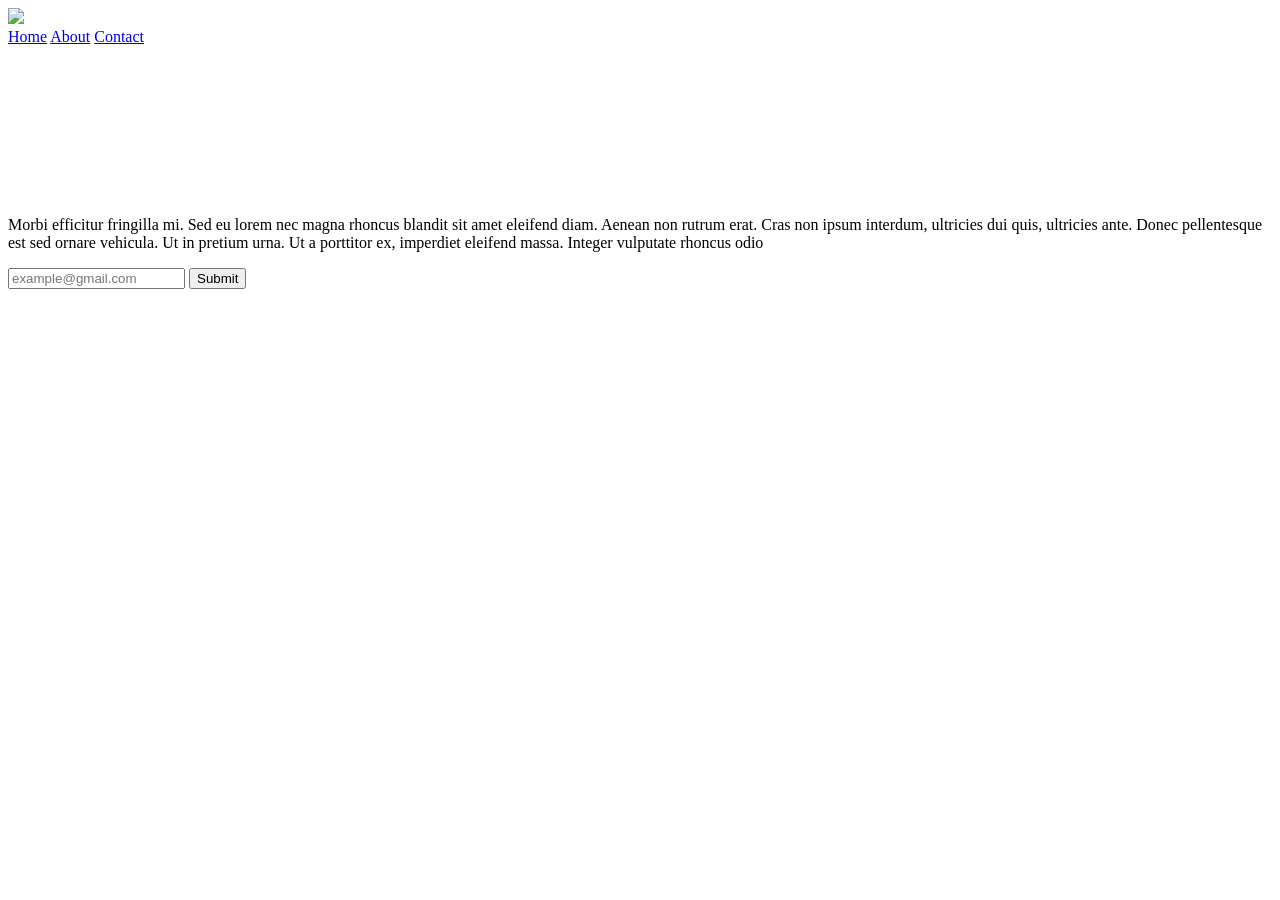
==== product-page-template/index.html @ 42b9453a "Added new project folder and added html template" ====
<!DOCTYPE html>
<html lang="en">
  <head>
    <meta charset="UTF-8" />
    <title>Product Landing Page</title>
    <link rel="styleshet" href="styles.css">
  </head>

<body>
  <header id="header">
    <img id="header-img" src="https://placehold.co/200x100?text=Brand-Logo">
    <nav id="nav-bar">
      <a class="nav-link" href="#header">Home</a>
      <a class="nav-link" href="#video">About</a>
      <a class="nav-link" href="#form">Contact</a>
    </nav>
  </header>
  <main>
    <video id="video"
    src="https://www.youtube.com/watch?v=NpEaa2P7qZI">
      
    </video>
    <p class="product-desc">Morbi efficitur fringilla mi. Sed eu lorem nec magna rhoncus blandit sit amet eleifend diam. Aenean non rutrum erat. Cras non ipsum interdum, ultricies dui quis, ultricies ante. Donec pellentesque est sed ornare vehicula. Ut in pretium urna. Ut a porttitor ex, imperdiet eleifend massa. Integer vulputate rhoncus odio</p>
    <form id="form" action="https://www.freecodecamp.org/email-submit">
      <input type="email" id="email" placeholder="example@gmail.com" name="email">
      <input type="submit" id="submit" >
    </form>
  </main>

</body>

</html>
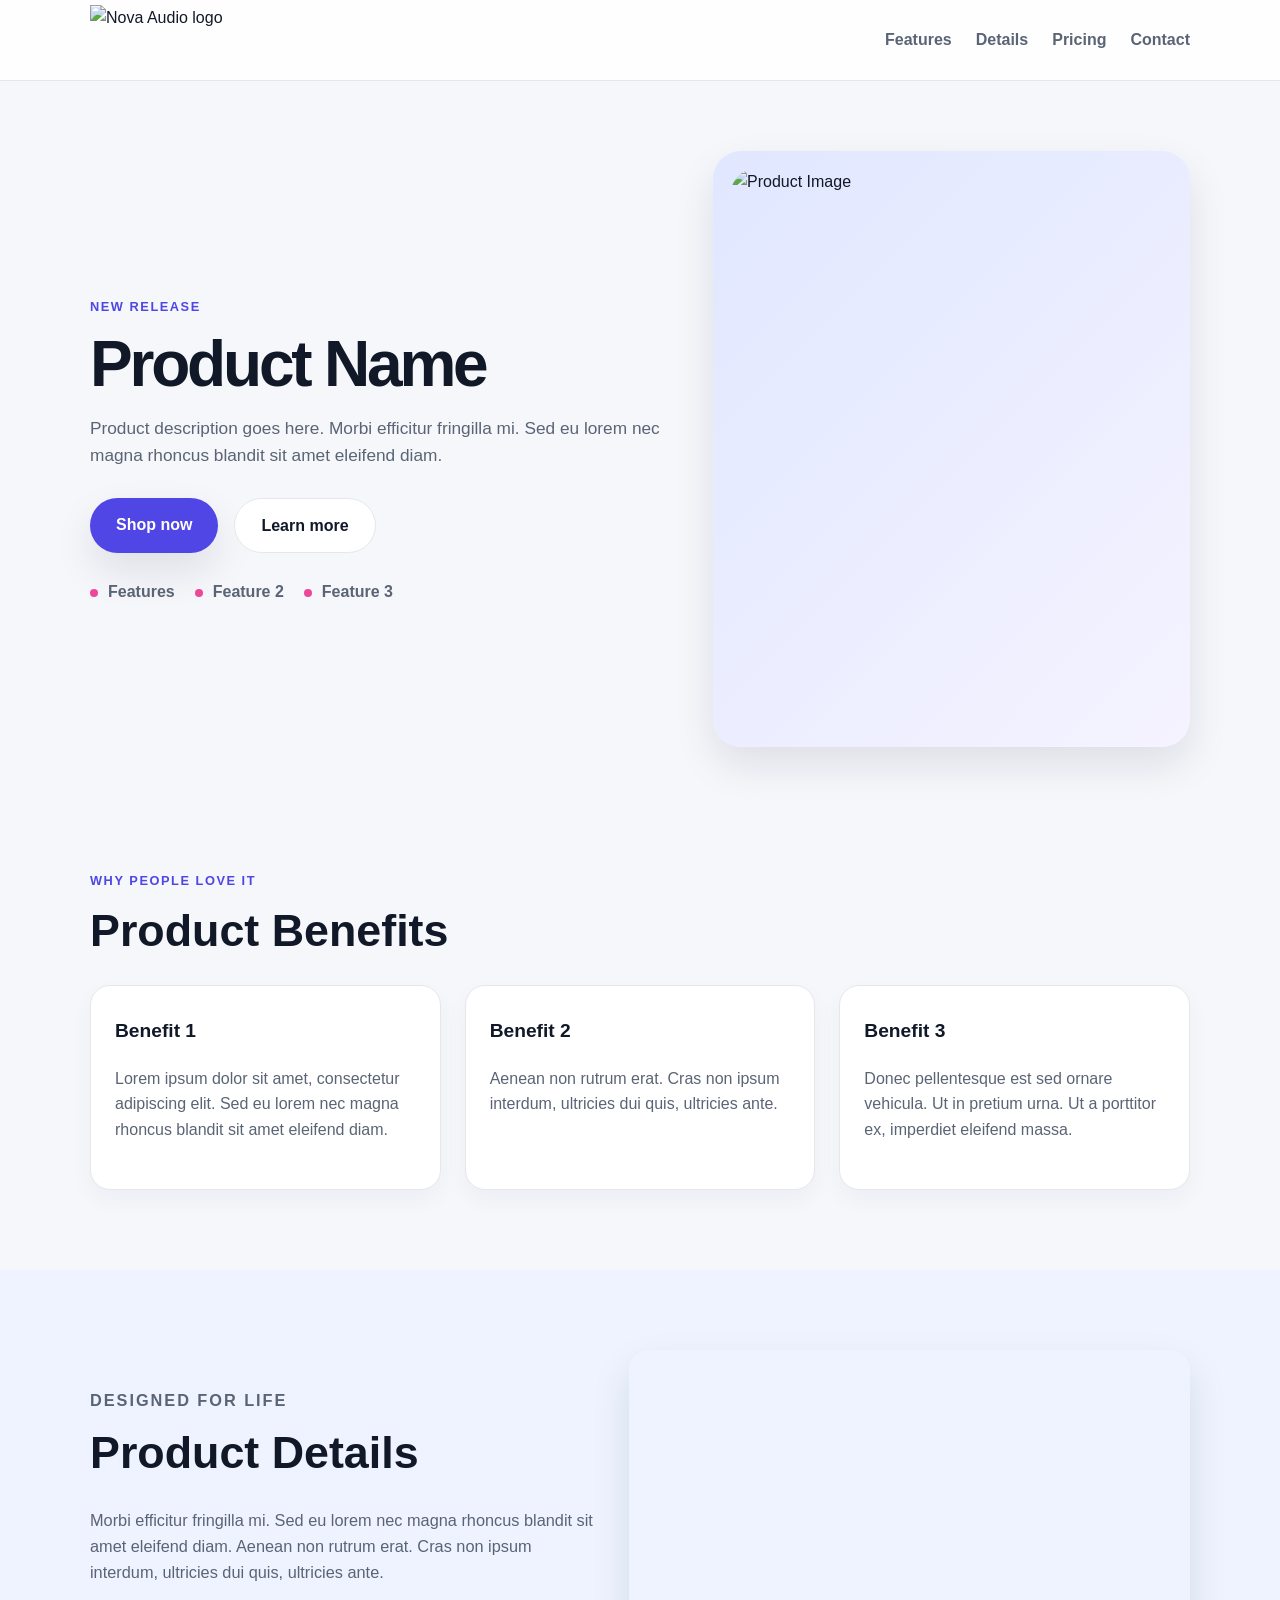
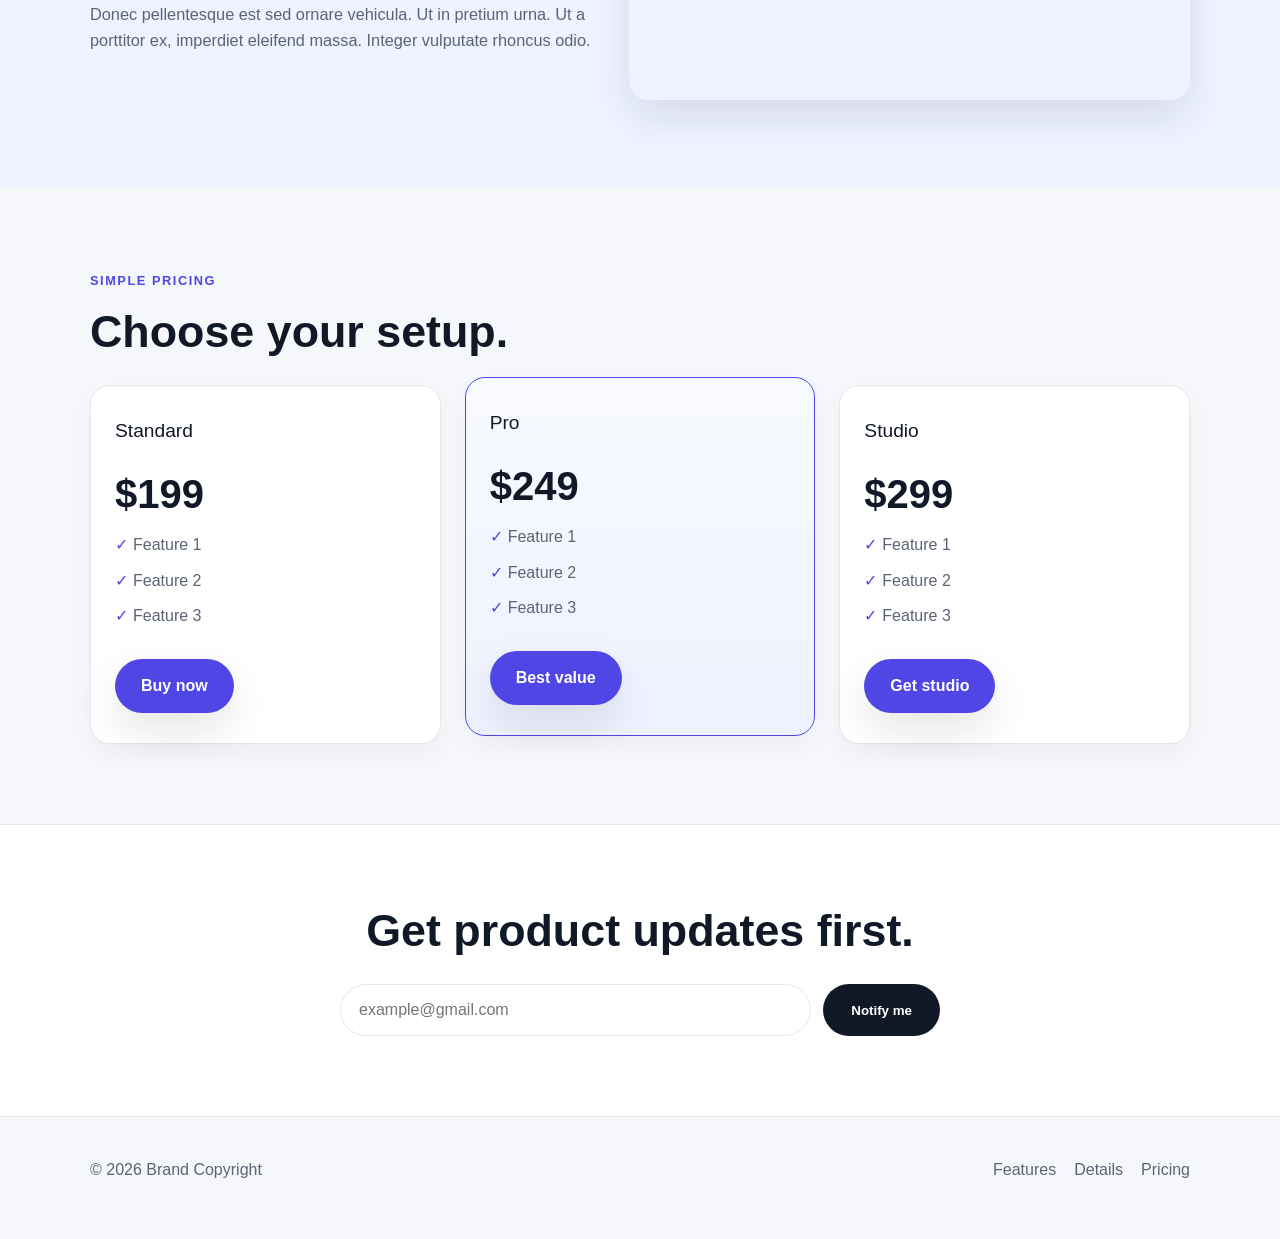
==== commit 9742ce71: "added styling" ====
--- a/product-page-template/index.html
+++ b/product-page-template/index.html
@@ -2,31 +2,187 @@
 <html lang="en">
   <head>
     <meta charset="UTF-8" />
-    <title>Product Landing Page</title>
-    <link rel="styleshet" href="styles.css">
+    <meta name="viewport" content="width=device-width, initial-scale=1.0" />
+    <title>Product Page</title>
+    <link rel="stylesheet" href="styles.css" />
   </head>
 
-<body>
-  <header id="header">
-    <img id="header-img" src="https://placehold.co/200x100?text=Brand-Logo">
-    <nav id="nav-bar">
-      <a class="nav-link" href="#header">Home</a>
-      <a class="nav-link" href="#video">About</a>
-      <a class="nav-link" href="#form">Contact</a>
-    </nav>
-  </header>
-  <main>
-    <video id="video"
-    src="https://www.youtube.com/watch?v=NpEaa2P7qZI">
-      
-    </video>
-    <p class="product-desc">Morbi efficitur fringilla mi. Sed eu lorem nec magna rhoncus blandit sit amet eleifend diam. Aenean non rutrum erat. Cras non ipsum interdum, ultricies dui quis, ultricies ante. Donec pellentesque est sed ornare vehicula. Ut in pretium urna. Ut a porttitor ex, imperdiet eleifend massa. Integer vulputate rhoncus odio</p>
-    <form id="form" action="https://www.freecodecamp.org/email-submit">
-      <input type="email" id="email" placeholder="example@gmail.com" name="email">
-      <input type="submit" id="submit" >
-    </form>
-  </main>
+  <body>
+    <header id="header" class="site-header">
+      <div class="container header-inner">
+        <img
+          id="header-img"
+          src="https://placehold.co/180x70/111827/ffffff?text=Brand Logo  "
+          alt="Nova Audio logo"
+        />
 
-</body>
+        <nav id="nav-bar" class="nav-bar">
+          <a class="nav-link" href="#features">Features</a>
+          <a class="nav-link" href="#details">Details</a>
+          <a class="nav-link" href="#pricing">Pricing</a>
+          <a class="nav-link" href="#form">Contact</a>
+        </nav>
+      </div>
+    </header>
 
+    <main>
+      <section class="hero">
+        <div class="container hero-inner">
+          <div class="hero-copy">
+            <p class="eyebrow">New release</p>
+            <h1>Product Name</h1>
+            <p class="lead">
+              Product description goes here. Morbi efficitur fringilla mi. Sed eu lorem nec magna rhoncus blandit sit amet eleifend diam.
+            </p>
+
+            <div class="hero-actions">
+              <a href="#pricing" class="btn btn-primary">Shop now</a>
+              <a href="#features" class="btn btn-secondary">Learn more</a>
+            </div>
+
+            <ul class="hero-stats">
+              <li>Features</li>
+              <li>Feature 2</li>
+              <li>Feature 3</li>
+            </ul>
+          </div>
+
+          <div class="hero-product">
+            <img
+              src="https://placehold.co/10x70/111827/ffffff?text=Product"
+              alt="Product Image"
+            />
+          </div>
+        </div>
+      </section>
+
+      <section id="features" class="features">
+        <div class="container">
+          <p class="section-tag">Why people love it</p>
+          <h2>Product Benefits</h2>
+
+          <div class="feature-grid">
+            <article class="feature-card">
+              <h3>Benefit 1</h3>
+              <p>
+                Lorem ipsum dolor sit amet, consectetur adipiscing elit. Sed eu lorem nec magna rhoncus blandit sit amet eleifend diam.
+              </p>
+            </article>
+
+            <article class="feature-card">
+              <h3>Benefit 2</h3>
+              <p>
+                Aenean non rutrum erat. Cras non ipsum interdum, ultricies dui quis, ultricies ante.
+              </p>
+            </article>
+
+            <article class="feature-card">
+              <h3>Benefit 3</h3>
+              <p>
+                Donec pellentesque est sed ornare vehicula. Ut in pretium urna. Ut a porttitor ex, imperdiet eleifend massa.
+              </p>
+            </article>
+          </div>
+        </div>
+      </section>
+
+      <section id="details" class="details">
+        <div class="container details-inner">
+          <div class="details-copy">
+            <p class="section-tag">Designed for life</p>
+            <h2>Product Details</h2>
+            <p>
+              Morbi efficitur fringilla mi. Sed eu lorem nec magna rhoncus
+              blandit sit amet eleifend diam. Aenean non rutrum erat. Cras non
+              ipsum interdum, ultricies dui quis, ultricies ante.
+            </p>
+            <p>
+              Donec pellentesque est sed ornare vehicula. Ut in pretium urna. Ut a
+              porttitor ex, imperdiet eleifend massa. Integer vulputate rhoncus
+              odio.
+            </p>
+          </div>
+
+          <div class="details-media">
+            <iframe
+              id="video"
+              src="https://www.youtube.com/embed/NpEaa2P7qZI"
+              title="Nova Audio product video"
+              allowfullscreen
+            ></iframe>
+          </div>
+        </div>
+      </section>
+
+      <section id="pricing" class="pricing">
+        <div class="container">
+          <p class="section-tag">Simple pricing</p>
+          <h2>Choose your setup.</h2>
+
+          <div class="pricing-grid">
+            <article class="price-card">
+              <p class="plan-name">Standard</p>
+              <h3>$199</h3>
+              <ul>
+                <li>Feature 1</li>
+                <li>Feature 2</li>
+                <li>Feature 3</li>
+              </ul>
+              <a class="btn btn-primary">Buy now</a>
+            </article>
+
+            <article class="price-card featured">
+              <p class="plan-name">Pro</p>
+              <h3>$249</h3>
+              <ul>
+                <li>Feature 1</li>
+                <li>Feature 2</li>
+                <li>Feature 3</li>
+              </ul>
+              <a class="btn btn-primary">Best value</a>
+            </article>
+
+            <article class="price-card">
+              <p class="plan-name">Studio</p>
+              <h3>$299</h3>
+              <ul>
+                <li>Feature 1</li>
+                <li>Feature 2</li>
+                <li>Feature 3</li>
+              </ul>
+              <a class="btn btn-primary">Get studio</a>
+            </article>
+          </div>
+        </div>
+      </section>
+
+      <section class="newsletter">
+        <div class="container">
+          <h2>Get product updates first.</h2>
+          <form id="form" action="#">
+            <label for="email" class="sr-only">Email address</label>
+            <input
+              type="email"
+              id="email"
+              name="email"
+              placeholder="example@gmail.com"
+              required
+            />
+            <button type="submit" id="submit">Notify me</button>
+          </form>
+        </div>
+      </section>
+    </main>
+
+    <footer class="site-footer">
+      <div class="container footer-inner">
+        <p>© 2026 Brand Copyright</p>
+        <nav class="footer-nav">
+          <a href="#features">Features</a>
+          <a href="#details">Details</a>
+          <a href="#pricing">Pricing</a>
+        </nav>
+      </div>
+    </footer>
+  </body>
 </html>
--- a/product-page-template/styles.css
+++ b/product-page-template/styles.css
@@ -0,0 +1,390 @@
+:root {
+  --bg: #f5f7fb;
+  --panel: #ffffff;
+  --panel-2: #eef3ff;
+  --text: #111827;
+  --muted: #5b6475;
+  --primary: #4f46e5;
+  --primary-dark: #3730a3;
+  --accent: #ec4899;
+  --line: #e5e7eb;
+  --shadow: 0 18px 40px rgba(17, 24, 39, 0.1);
+}
+
+* {
+  box-sizing: border-box;
+}
+
+html {
+  scroll-behavior: smooth;
+}
+
+body {
+  margin: 0;
+  font-family: Arial, Helvetica, sans-serif;
+  background: var(--bg);
+  color: var(--text);
+  line-height: 1.6;
+}
+
+img {
+  max-width: 100%;
+  display: block;
+}
+
+a {
+  text-decoration: none;
+  color: inherit;
+}
+
+.container {
+  width: min(1100px, 90%);
+  margin: 0 auto;
+}
+
+.site-header {
+  position: sticky;
+  top: 0;
+  z-index: 10;
+  background: rgba(255, 255, 255, 0.85);
+  backdrop-filter: blur(8px);
+  border-bottom: 1px solid var(--line);
+}
+
+.header-inner {
+  display: flex;
+  align-items: center;
+  justify-content: space-between;
+  min-height: 80px;
+}
+
+#header-img {
+  width: 180px;
+  height: 70px;
+  object-fit: contain;
+}
+
+.nav-bar {
+  display: flex;
+  gap: 24px;
+  flex-wrap: wrap;
+}
+
+.nav-link {
+  color: var(--muted);
+  font-weight: 700;
+}
+
+.nav-link:hover {
+  color: var(--text);
+}
+
+.hero {
+  padding: 70px 0 40px;
+}
+
+.hero-inner {
+  display: grid;
+  grid-template-columns: 1.1fr 0.9fr;
+  align-items: center;
+  gap: 40px;
+}
+
+.eyebrow,
+.section-tag {
+  display: inline-block;
+  margin: 0 0 14px;
+  color: var(--primary);
+  font-size: 0.8rem;
+  font-weight: 700;
+  letter-spacing: 0.12em;
+  text-transform: uppercase;
+}
+
+h1 {
+  margin: 0;
+  font-size: clamp(2.8rem, 5vw, 4.6rem);
+  line-height: 1.05;
+  letter-spacing: -0.05em;
+}
+
+.lead {
+  margin: 16px 0 0;
+  color: var(--muted);
+  font-size: 1.08rem;
+  max-width: 580px;
+}
+
+.hero-actions {
+  margin-top: 28px;
+  display: flex;
+  flex-wrap: wrap;
+  gap: 16px;
+}
+
+.btn {
+  display: inline-block;
+  padding: 14px 26px;
+  border-radius: 999px;
+  font-weight: 700;
+  transition: 0.2s ease;
+}
+
+.btn:hover {
+  transform: translateY(-1px);
+}
+
+.btn-primary {
+  background: var(--primary);
+  color: #fff;
+  box-shadow: var(--shadow);
+}
+
+.btn-primary:hover {
+  background: var(--primary-dark);
+}
+
+.btn-secondary {
+  background: var(--panel);
+  border: 1px solid var(--line);
+  color: var(--text);
+}
+
+.hero-stats {
+  list-style: none;
+  padding: 0;
+  margin: 26px 0 0;
+  display: flex;
+  gap: 20px;
+  flex-wrap: wrap;
+  color: var(--muted);
+  font-weight: 600;
+}
+
+.hero-stats li {
+  position: relative;
+  padding-left: 18px;
+}
+
+.hero-stats li::before {
+  content: "";
+  position: absolute;
+  left: 0;
+  top: 10px;
+  width: 8px;
+  height: 8px;
+  border-radius: 50%;
+  background: var(--accent);
+}
+
+.hero-product {
+  background: linear-gradient(135deg, #e0e7ff, #f5f3ff);
+  border-radius: 28px;
+  padding: 18px;
+  box-shadow: var(--shadow);
+}
+
+.hero-product img {
+  width: 100%;
+  height: 560px;
+  object-fit: cover;
+  border-radius: 24px;
+}
+
+.features,
+.pricing,
+.newsletter {
+  padding: 80px 0;
+}
+
+.features h2,
+.pricing h2,
+.newsletter h2,
+.details h2 {
+  margin: 0 0 28px;
+  font-size: clamp(2rem, 4vw, 2.8rem);
+  line-height: 1.15;
+}
+
+.feature-grid,
+.pricing-grid {
+  display: grid;
+  grid-template-columns: repeat(3, minmax(0, 1fr));
+  gap: 24px;
+}
+
+.feature-card,
+.price-card {
+  background: var(--panel);
+  border: 1px solid var(--line);
+  border-radius: 20px;
+  padding: 30px 24px;
+  box-shadow: 0 10px 25px rgba(17, 24, 39, 0.04);
+}
+
+.feature-card h3,
+.plan-name {
+  margin-top: 0;
+  font-size: 1.2rem;
+}
+
+.feature-card p,
+.price-card ul {
+  color: var(--muted);
+}
+
+.details {
+  background: var(--panel-2);
+  padding: 80px 0;
+}
+
+.details-inner {
+  display: grid;
+  grid-template-columns: 0.95fr 1.05fr;
+  gap: 32px;
+  align-items: center;
+}
+
+.details-copy p {
+  color: var(--muted);
+  font-size: 1.02rem;
+}
+
+#video {
+  width: 100%;
+  min-height: 350px;
+  border: 0;
+  border-radius: 20px;
+  box-shadow: var(--shadow);
+}
+
+.price-card {
+  display: flex;
+  flex-direction: column;
+  align-items: flex-start;
+}
+
+.price-card.featured {
+  border-color: var(--primary);
+  background: linear-gradient(180deg, #f8faff, #eef2ff);
+  transform: translateY(-8px);
+}
+
+.price-card h3 {
+  margin: 8px 0 18px;
+  font-size: 2.5rem;
+  line-height: 1;
+}
+
+.price-card ul {
+  list-style: none;
+  padding: 0;
+  margin: 0 0 20px;
+}
+
+.price-card li {
+  position: relative;
+  padding-left: 18px;
+  margin-bottom: 10px;
+}
+
+.price-card li::before {
+  content: "✓";
+  position: absolute;
+  left: 0;
+  top: 0;
+  color: var(--primary);
+}
+
+.newsletter {
+  background: var(--panel);
+  border-top: 1px solid var(--line);
+  border-bottom: 1px solid var(--line);
+}
+
+.newsletter .container {
+  text-align: center;
+}
+
+.newsletter form {
+  display: flex;
+  justify-content: center;
+  gap: 12px;
+  max-width: 600px;
+  margin: 0 auto;
+}
+
+.newsletter input {
+  flex: 1;
+  min-width: 0;
+  padding: 16px 18px;
+  font-size: 1rem;
+  border: 1px solid var(--line);
+  border-radius: 999px;
+}
+
+.newsletter button {
+  border: none;
+  border-radius: 999px;
+  background: var(--text);
+  color: #fff;
+  padding: 16px 28px;
+  font-weight: 700;
+  cursor: pointer;
+}
+
+.site-footer {
+  padding: 24px 0 40px;
+}
+
+.footer-inner {
+  display: flex;
+  justify-content: space-between;
+  align-items: center;
+  gap: 16px;
+  color: var(--muted);
+}
+
+.footer-nav {
+  display: flex;
+  gap: 18px;
+}
+
+.sr-only {
+  position: absolute;
+  width: 1px;
+  height: 1px;
+  padding: 0;
+  margin: -1px;
+  overflow: hidden;
+  clip: rect(0, 0, 0, 0);
+  white-space: nowrap;
+  border: 0;
+}
+
+@media (max-width: 800px) {
+  .hero-inner,
+  .details-inner,
+  .feature-grid,
+  .pricing-grid {
+    grid-template-columns: 1fr;
+  }
+
+  .header-inner,
+  .footer-inner,
+  .newsletter form {
+    flex-direction: column;
+  }
+
+  .nav-bar {
+    justify-content: center;
+  }
+
+  .hero {
+    padding-top: 40px;
+  }
+
+  .hero-product img {
+    height: 420px;
+  }
+}
